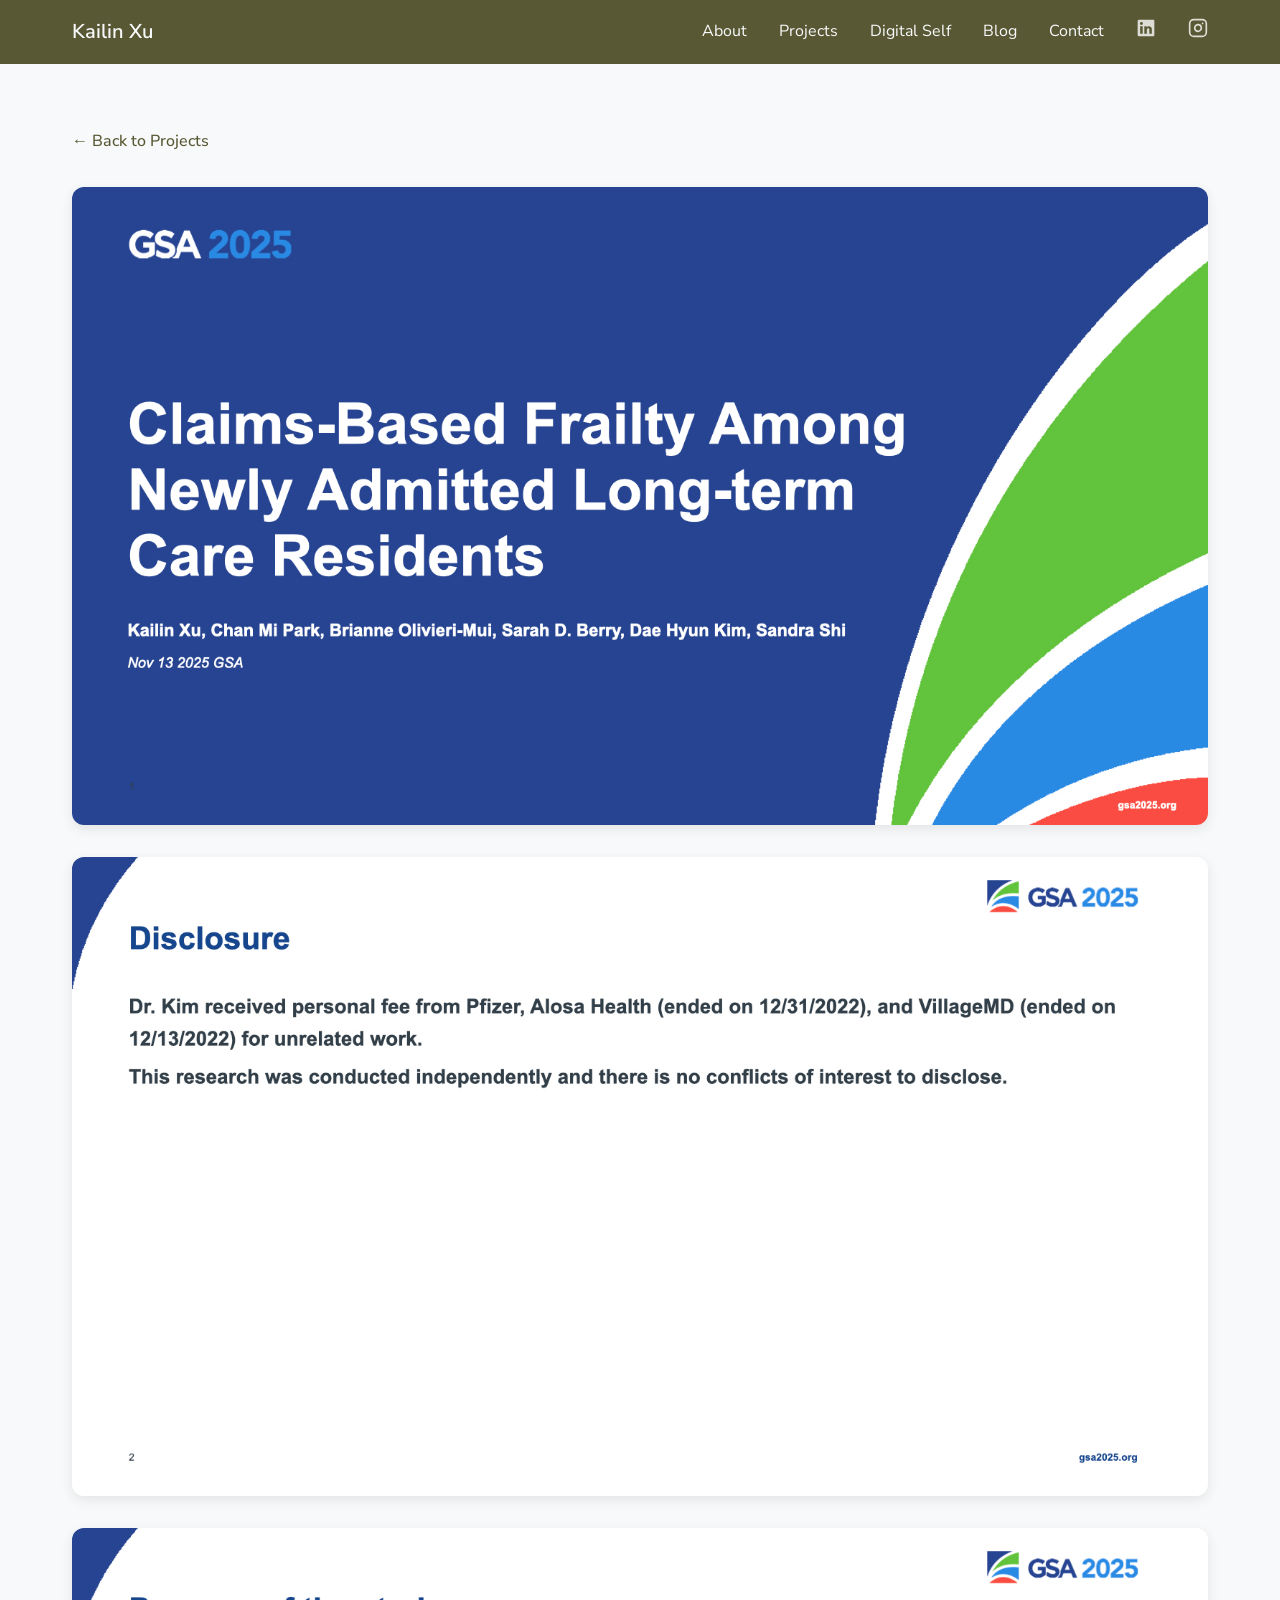
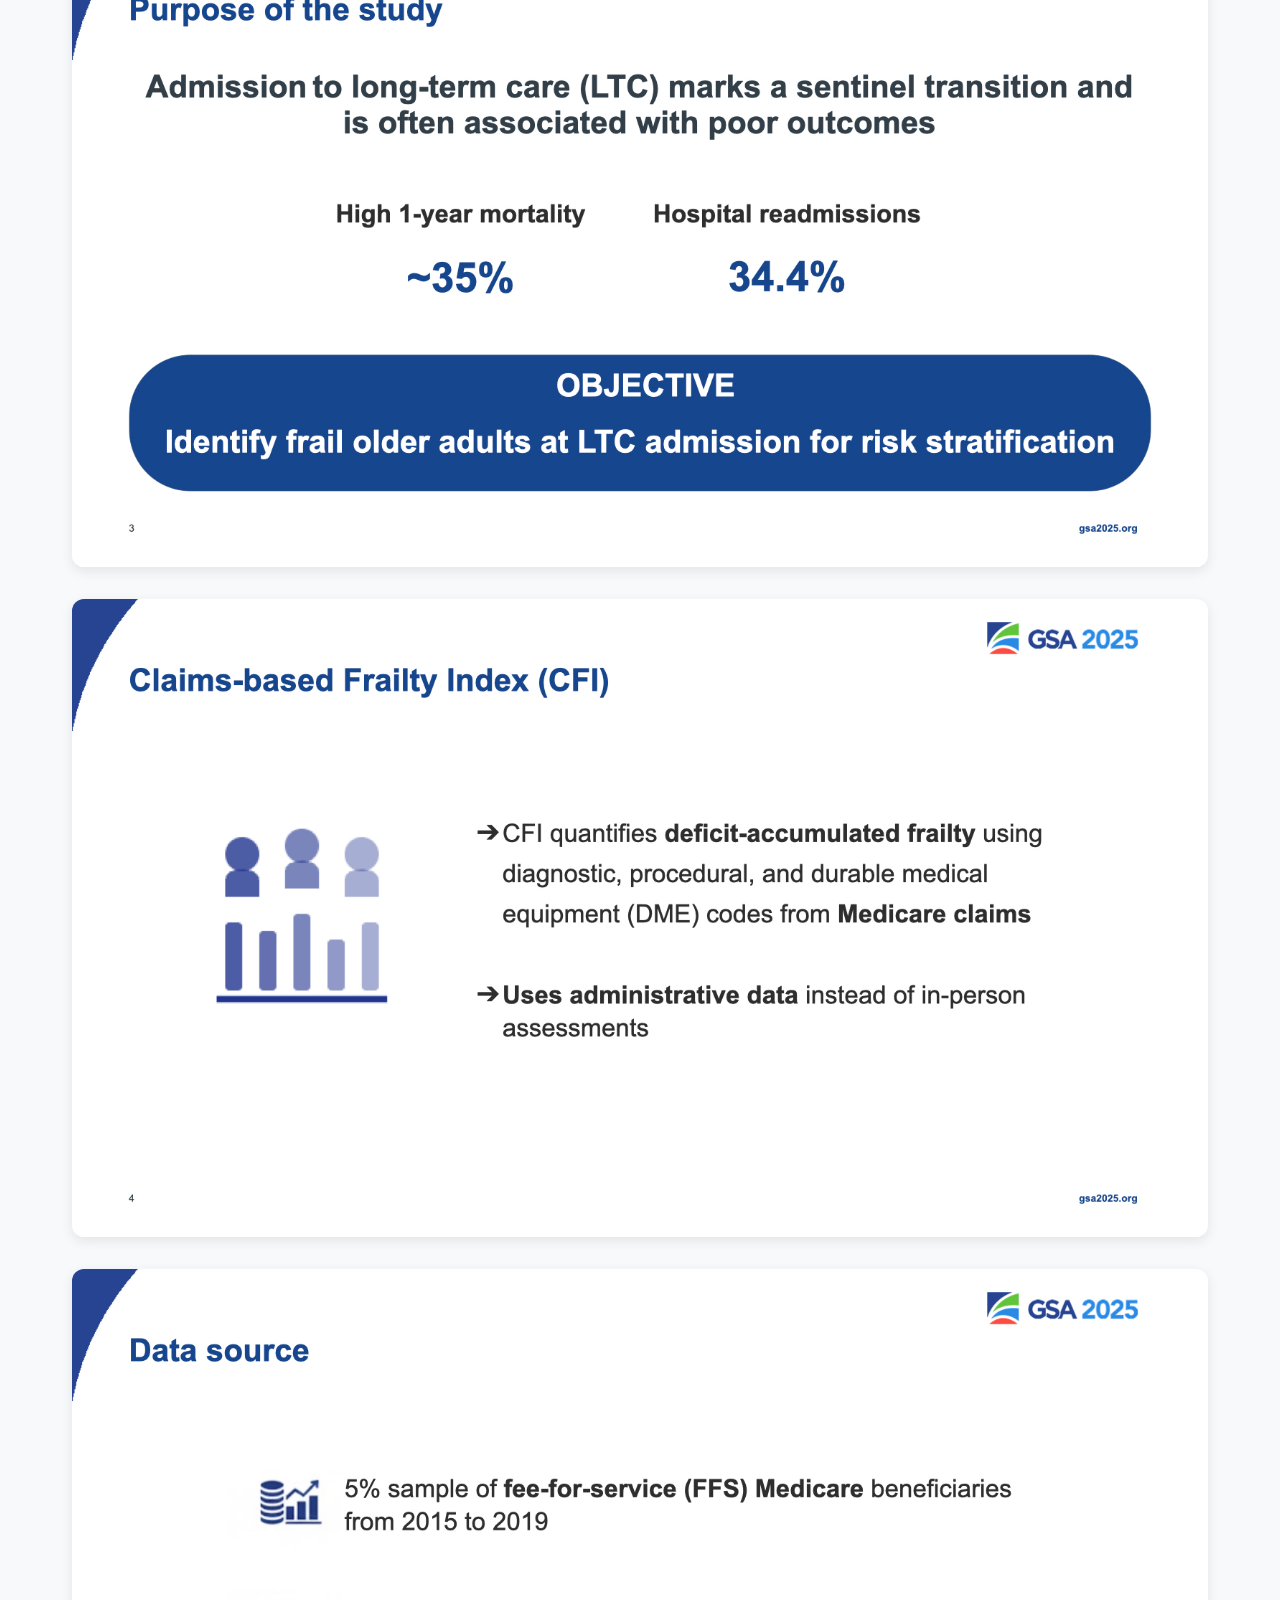
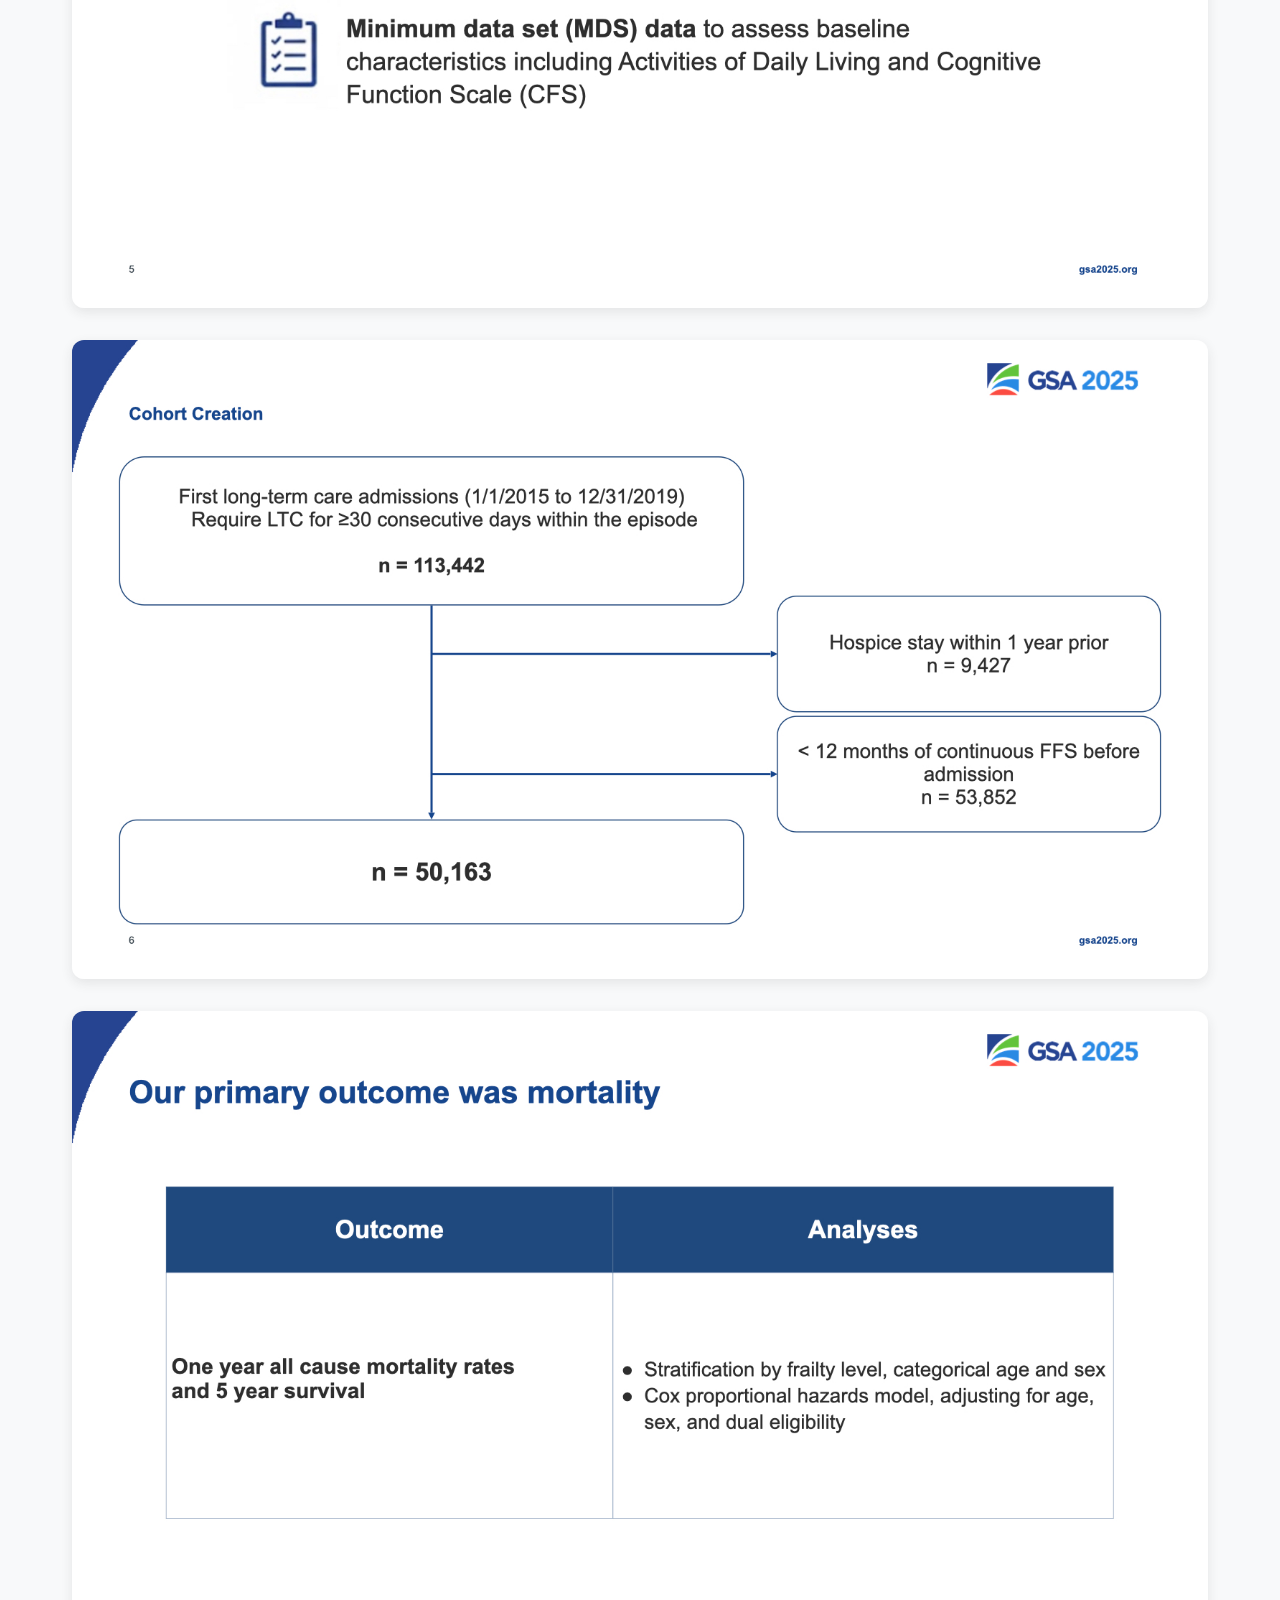
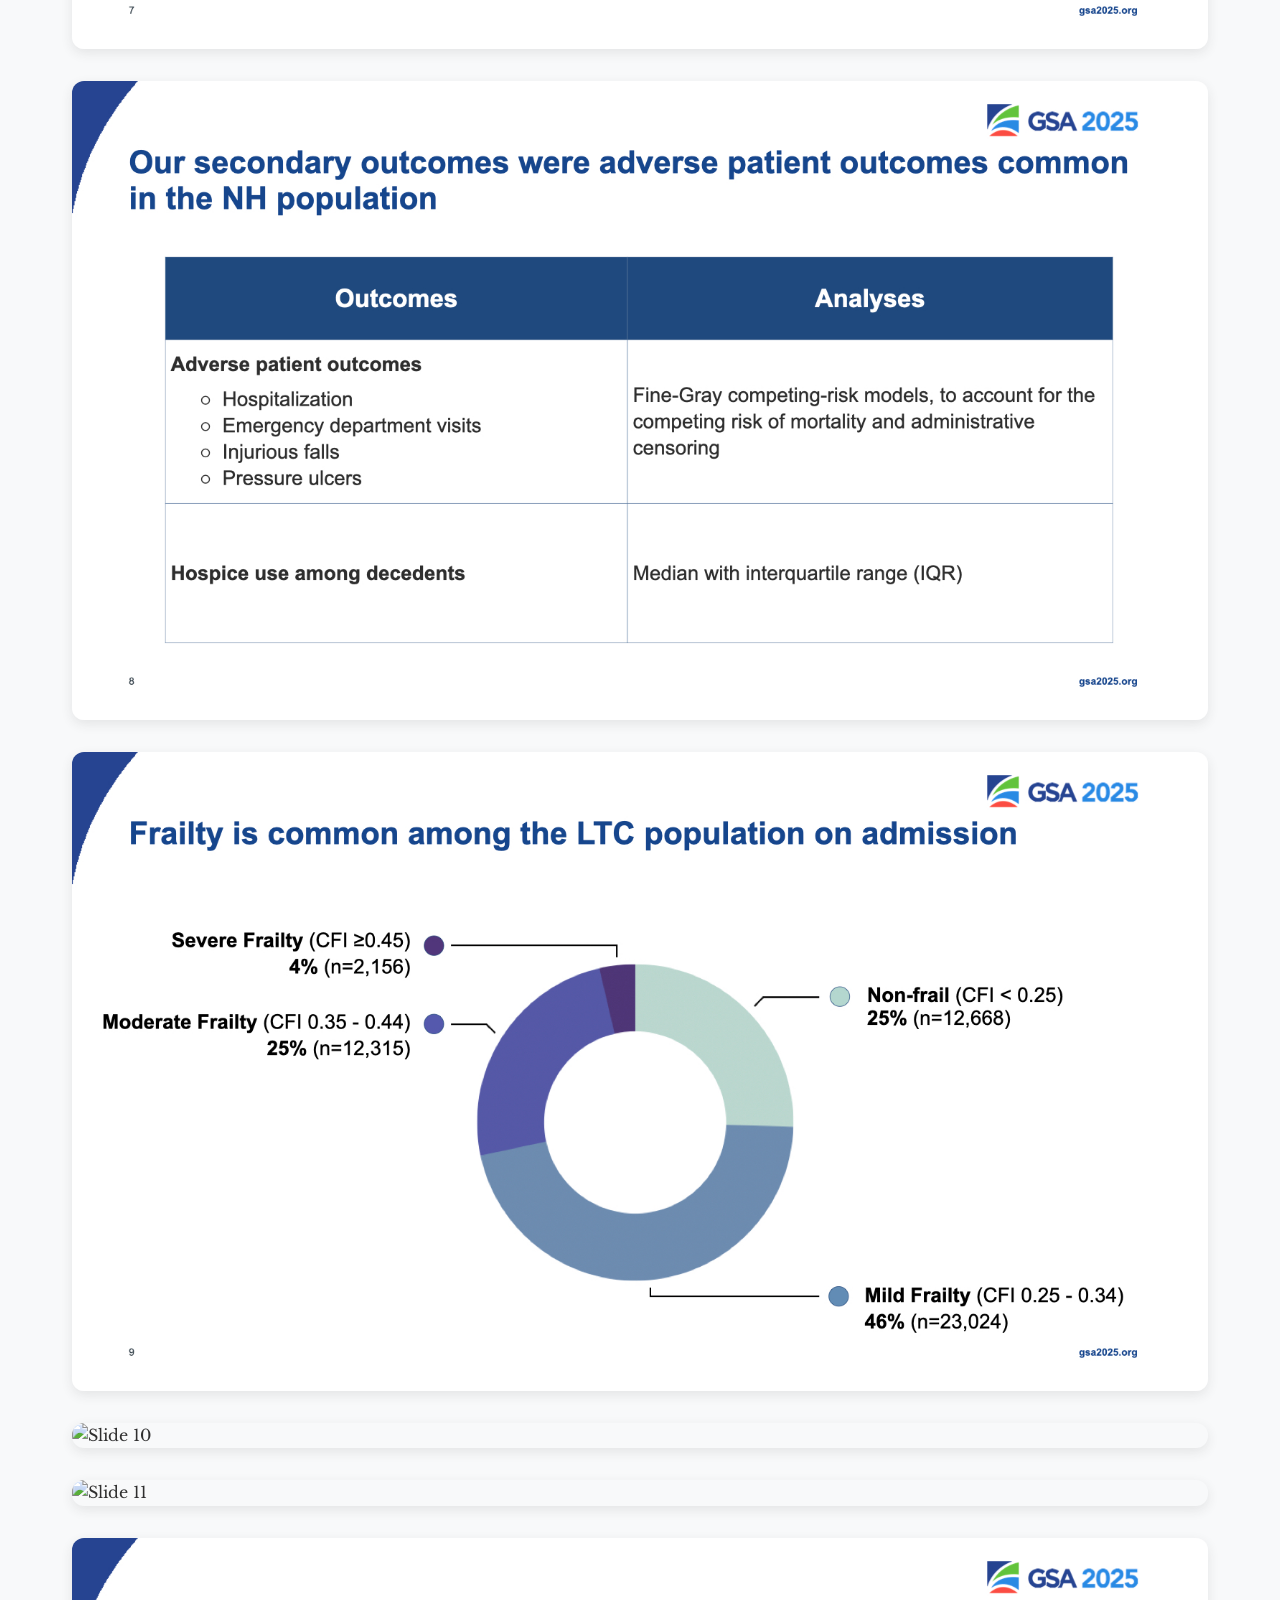
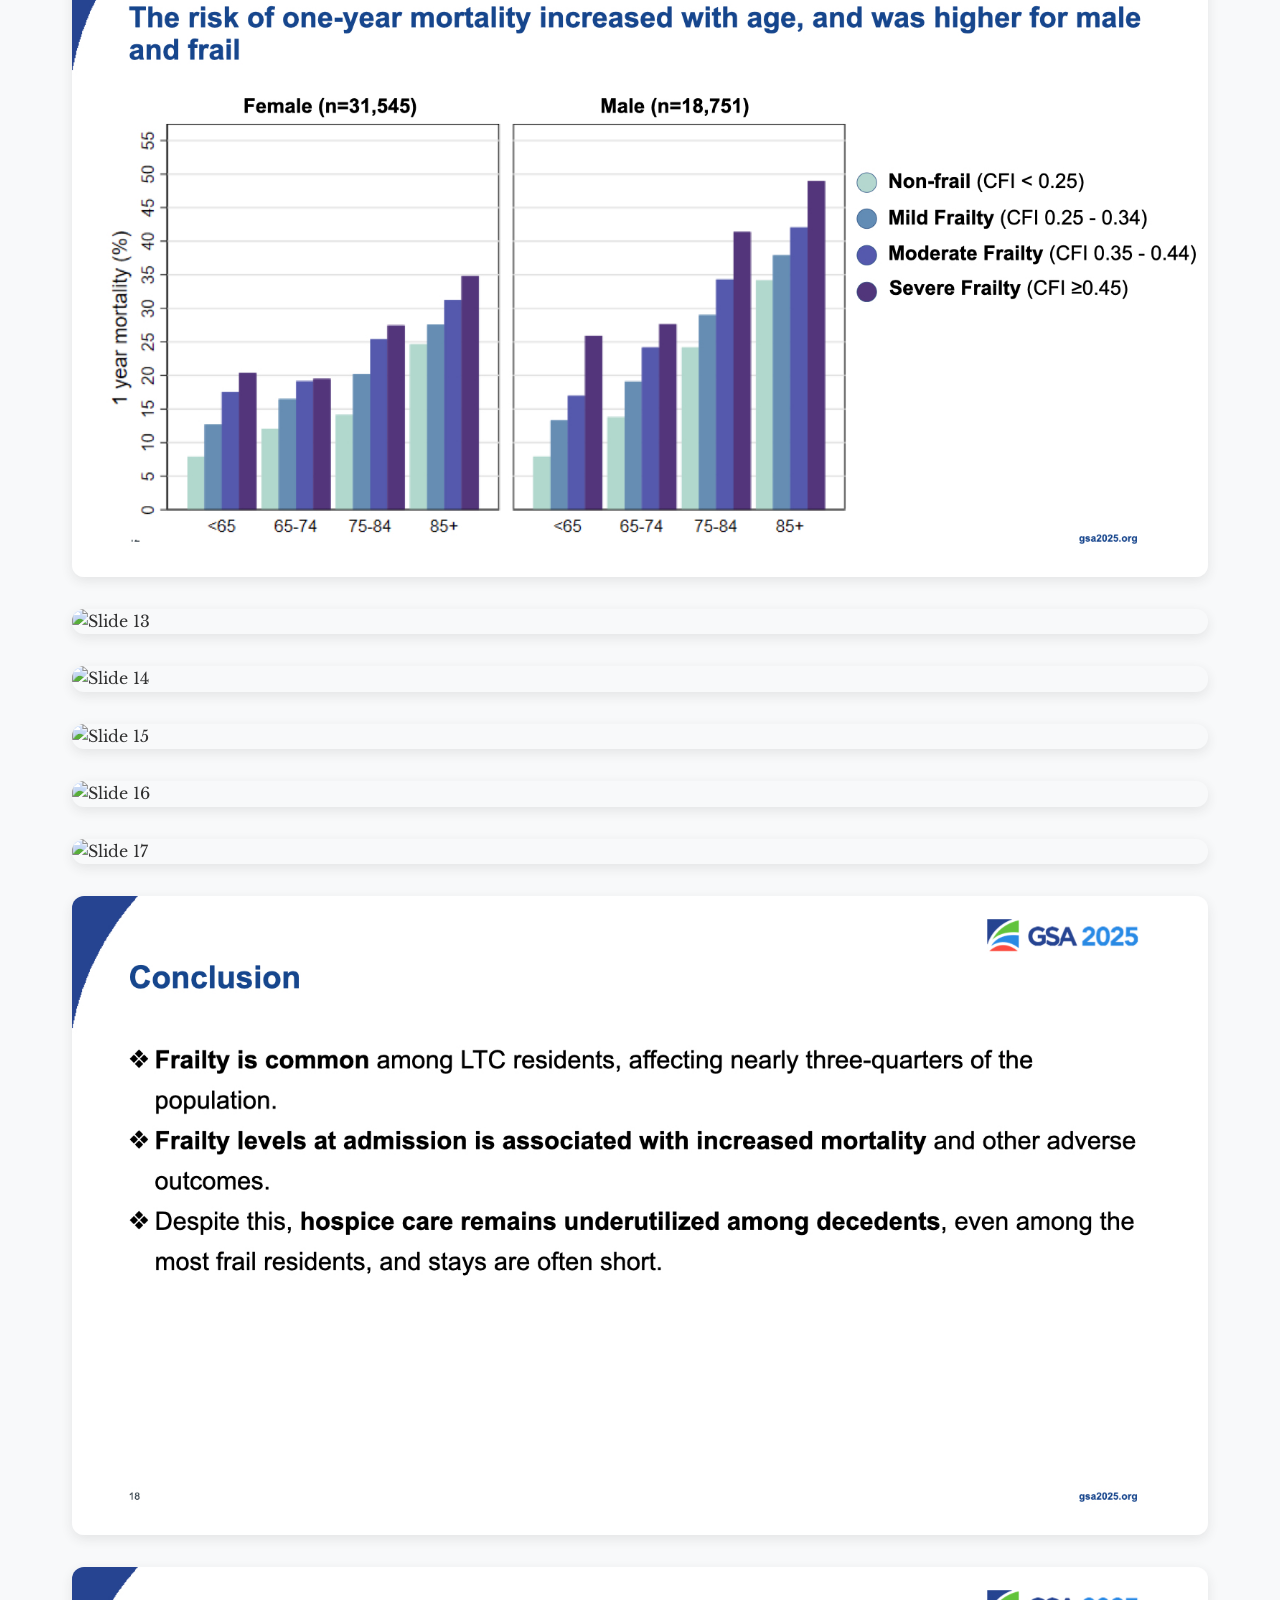
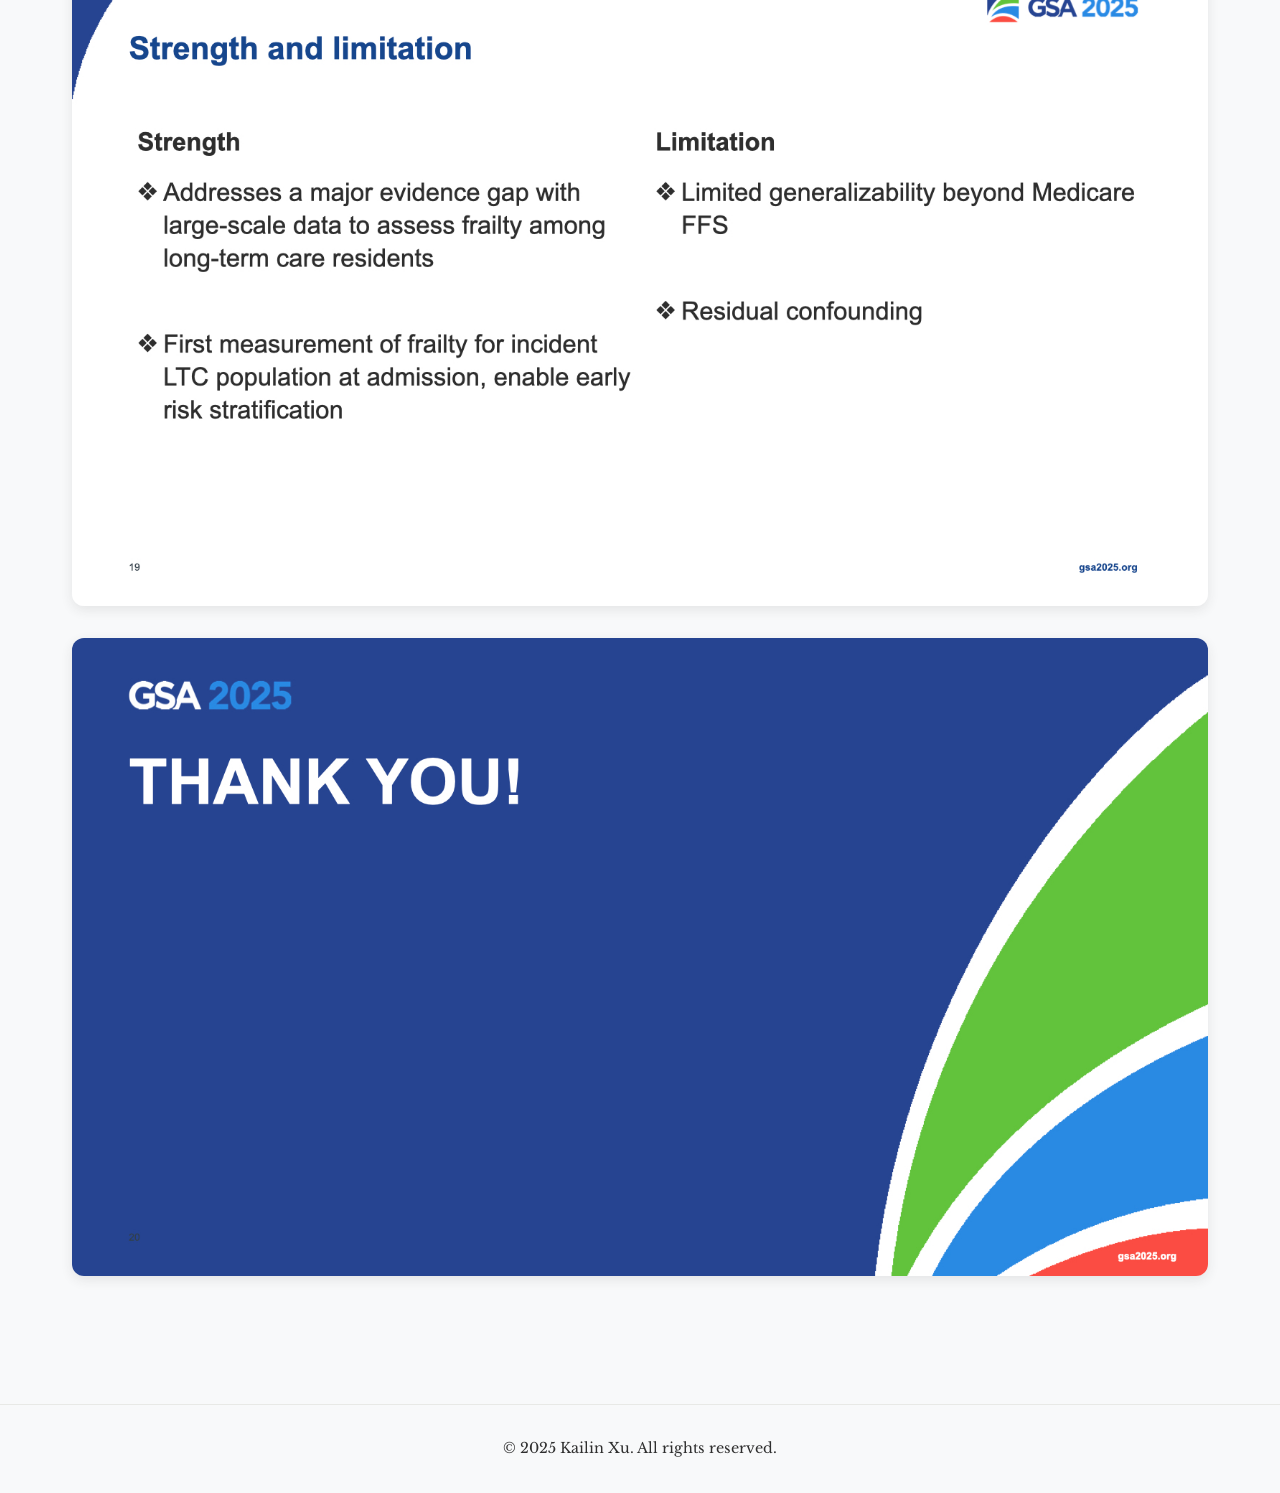
==== project-GSA.html @ 19178964 "initial commit" ====
<!DOCTYPE html>
<html lang="en">
<head>
    <meta charset="UTF-8">
    <meta name="viewport" content="width=device-width, initial-scale=1.0">
    <title>GSA 2025 LTC CFI - Kailin Xu</title>
    <link rel="stylesheet" href="styles.css">
    <link rel="preconnect" href="https://fonts.googleapis.com">
    <link rel="preconnect" href="https://fonts.gstatic.com" crossorigin>
    <link href="https://fonts.googleapis.com/css2?family=Nunito+Sans:wght@400;600;700&family=Libre+Baskerville:ital,wght@0,400;0,700;1,400&family=Crimson+Pro:ital,wght@0,400;0,600;1,400&display=swap" rel="stylesheet">
</head>
<body>
    <header>
        <div class="header-content">
            <div class="logo">Kailin Xu</div>
            <button class="hamburger" aria-label="Menu">
                <span class="hamburger-line"></span>
                <span class="hamburger-line"></span>
                <span class="hamburger-line"></span>
            </button>
            <nav class="nav-links">
                <a href="index.html#about">About</a>
                <a href="projects.html">Projects</a>
                <a href="digital-self.html">Digital Self</a>
                <a href="index.html#blog">Blog</a>
                <a href="index.html#contact">Contact</a>
                <a href="https://www.linkedin.com/in/kailin-xu-msc-512120191/" target="_blank" class="social-link">
                    <img src="assets/linkedin.svg" alt="LinkedIn">
                </a>
                <a href="https://instagram.com" target="_blank" class="social-link">
                    <img src="assets/instagram.svg" alt="Instagram">
                </a>
            </nav>
        </div>
    </header>

    <div class="main-content">
        <div class="project-detail">
            <a href="projects.html" class="back-link">← Back to Projects</a>
            
            <div class="project-images">
                <img src="assets/Projects/GSA2025_PPT_LTC_CFI/GSA2025_PPT_LTC_CFI.001.jpeg" alt="Slide 1" class="project-image-full">
                <img src="assets/Projects/GSA2025_PPT_LTC_CFI/GSA2025_PPT_LTC_CFI.002.jpeg" alt="Slide 2" class="project-image-full">
                <img src="assets/Projects/GSA2025_PPT_LTC_CFI/GSA2025_PPT_LTC_CFI.003.jpeg" alt="Slide 3" class="project-image-full">
                <img src="assets/Projects/GSA2025_PPT_LTC_CFI/GSA2025_PPT_LTC_CFI.004.jpeg" alt="Slide 4" class="project-image-full">
                <img src="assets/Projects/GSA2025_PPT_LTC_CFI/GSA2025_PPT_LTC_CFI.005.jpeg" alt="Slide 5" class="project-image-full">
                <img src="assets/Projects/GSA2025_PPT_LTC_CFI/GSA2025_PPT_LTC_CFI.006.jpeg" alt="Slide 6" class="project-image-full">
                <img src="assets/Projects/GSA2025_PPT_LTC_CFI/GSA2025_PPT_LTC_CFI.007.jpeg" alt="Slide 7" class="project-image-full">
                <img src="assets/Projects/GSA2025_PPT_LTC_CFI/GSA2025_PPT_LTC_CFI.008.jpeg" alt="Slide 8" class="project-image-full">
                <img src="assets/Projects/GSA2025_PPT_LTC_CFI/GSA2025_PPT_LTC_CFI.009.jpeg" alt="Slide 9" class="project-image-full">
                <img src="assets/Projects/GSA2025_PPT_LTC_CFI/GSA2025_PPT_LTC_CFI.010.PNG" alt="Slide 10" class="project-image-full">
                <img src="assets/Projects/GSA2025_PPT_LTC_CFI/GSA2025_PPT_LTC_CFI.011.PNG" alt="Slide 11" class="project-image-full">
                <img src="assets/Projects/GSA2025_PPT_LTC_CFI/GSA2025_PPT_LTC_CFI.012.jpeg" alt="Slide 12" class="project-image-full">
                <img src="assets/Projects/GSA2025_PPT_LTC_CFI/GSA2025_PPT_LTC_CFI.013.PNG" alt="Slide 13" class="project-image-full">
                <img src="assets/Projects/GSA2025_PPT_LTC_CFI/GSA2025_PPT_LTC_CFI.014.PNG" alt="Slide 14" class="project-image-full">
                <img src="assets/Projects/GSA2025_PPT_LTC_CFI/GSA2025_PPT_LTC_CFI.015.PNG" alt="Slide 15" class="project-image-full">
                <img src="assets/Projects/GSA2025_PPT_LTC_CFI/GSA2025_PPT_LTC_CFI.016.PNG" alt="Slide 16" class="project-image-full">
                <img src="assets/Projects/GSA2025_PPT_LTC_CFI/GSA2025_PPT_LTC_CFI.017.PNG" alt="Slide 17" class="project-image-full">
                <img src="assets/Projects/GSA2025_PPT_LTC_CFI/GSA2025_PPT_LTC_CFI.018.jpeg" alt="Slide 18" class="project-image-full">
                <img src="assets/Projects/GSA2025_PPT_LTC_CFI/GSA2025_PPT_LTC_CFI.019.jpeg" alt="Slide 19" class="project-image-full">
                <img src="assets/Projects/GSA2025_PPT_LTC_CFI/GSA2025_PPT_LTC_CFI.020.jpeg" alt="Slide 20" class="project-image-full">
            </div>
        </div>
    </div>

    <footer>
        <p>&copy; 2025 Kailin Xu. All rights reserved.</p>
    </footer>

    <script>
        // Mobile menu toggle
        const hamburger = document.querySelector('.hamburger');
        const navLinks = document.querySelector('.nav-links');
        
        hamburger.addEventListener('click', () => {
            hamburger.classList.toggle('active');
            navLinks.classList.toggle('active');
        });

        // Close mobile menu when clicking a link
        document.querySelectorAll('.nav-links a').forEach(link => {
            link.addEventListener('click', () => {
                hamburger.classList.remove('active');
                navLinks.classList.remove('active');
            });
        });
    </script>
</body>
</html>
---- styles.css ----
/* Reset and base styles */
* {
    margin: 0;
    padding: 0;
    box-sizing: border-box;
}

body {
    font-family: 'Libre Baskerville', serif;
    line-height: 1.6;
    color: #2F2F2F;
    background-color: #f8f9fa;
    margin: 0;
    padding: 0;
}

/* Header and Navigation */
header {
    background-color: #585834;
    padding: 1rem 0;
    width: 100%;
}

.header-content {
    max-width: 1200px;
    margin: 0 auto;
    padding: 0 2rem;
    display: flex;
    justify-content: space-between;
    align-items: center;
}

.logo {
    font-family: 'Nunito Sans', sans-serif;
    font-size: 1.25rem;
    font-weight: 600;
    color: #f8f9fa;
}

.nav-links {
    display: flex;
    gap: 2rem;
    align-items: center;
}

.nav-links a {
    text-decoration: none;
    color: #f8f9fa;
    font-weight: 400;
    font-family: 'Nunito Sans', sans-serif;
    transition: color 0.3s ease;
}

.nav-links a:hover {
    color: #a1a160;
}

.social-link {
    opacity: 0.8;
    transition: opacity 0.3s ease;
}

.social-link:hover {
    opacity: 1;
}

.social-link img {
    width: 20px;
    height: 20px;
    filter: brightness(0) invert(1); /* Make icons white on olive background */
}

/* Main Content */
.main-content {
    max-width: 1200px;
    margin: 0 auto;
    padding: 0 2rem;
    display: flex;
    flex-direction: column;
    align-items: center;
}

/* Hero Section */
.hero {
    padding: 6rem 0;
    width: 100%;
}

.hero-content {
    display: flex;
    justify-content: center;
    align-items: center;
    gap: 4rem;
    max-width: 1200px;
    margin: 0 auto;
}

.titles {
    flex: 1;
    text-align: center;
}

.titles h1, .titles h2 {
    margin-bottom: 1rem;
    font-family: 'Nunito Sans', sans-serif;
    font-weight: 600;
}

.titles h1 {
    font-size: 2.5rem;
    color: #585834;
}

.titles h2 {
    font-size: 2rem;
    color: #7A94A8;
}

.hero-statement h1, .hero-statement h2 {
    margin-bottom: 1rem;
    font-family: 'Nunito Sans', sans-serif;
    font-weight: 600;
    text-align: left;
}

.hero-statement h1 {
    font-size: 2.5rem;
    color: #585834;
}

.hero-statement h2 {
    font-size: 2rem;
    color: #7A94A8;
}

.hero-image {
    flex-shrink: 0;
}

.hero-statement {
    flex: 1;
    text-align: left;
}

.profile-image {
    width: 100%;
    max-width: 300px;
    height: auto;
    border-radius: 20px;
    display: block;
}

/* One-liner Section */
.one-liner {
    flex: 1;
    font-size: 3.5rem;
    line-height: 1.2;
    font-weight: 400;
    font-family: 'Nunito Sans', sans-serif;
    color: #585834;
    text-align: left;
    margin: 0;
}

.name-italic {
    font-family: 'Crimson Pro', serif;
    font-style: italic;
    color: #7A94A8;
}

/* About Section */
.about {
    padding: 4rem 0;
    width: 100%;
    display: flex;
    flex-direction: column;
    align-items: center;
}

.about h2 {
    font-size: 2rem;
    margin-bottom: 2rem;
    font-weight: 600;
    font-family: 'Nunito Sans', sans-serif;
    color: #585834;
    text-align: center;
}

.about-content {
    max-width: 800px;
    text-align: center;
}

.about-content p {
    margin-bottom: 1.5rem;
    font-size: 1.1rem;
    color: #2F2F2F;
}

.education {
    margin-top: 3rem;
    text-align: center;
    width: 100%;
}

.education ul {
    list-style: none;
    margin-top: 1rem;
}

.education li {
    font-size: 1.1rem;
    margin-bottom: 0.5rem;
    color: #2F2F2F;
}

.education h2 {
    font-family: 'Nunito Sans', sans-serif;
    color: #585834;
}

/* Projects Section */
.projects {
    padding: 4rem 0;
    width: 100%;
    display: flex;
    flex-direction: column;
    align-items: center;
}

.projects h2 {
    font-size: 2rem;
    margin-bottom: 3rem;
    font-weight: 600;
    font-family: 'Nunito Sans', sans-serif;
    color: #585834;
    text-align: center;
}

.projects-grid {
    width: 100%;
    max-width: 1000px;
    display: flex;
    flex-direction: column;
    gap: 3rem;
}

.project-card {
    display: flex;
    gap: 2rem;
    align-items: flex-start;
    padding: 2rem;
    background-color: rgba(248, 249, 250, 0.8);
    border-radius: 12px;
    border: 1px solid rgba(88, 88, 52, 0.1);
    transition: transform 0.3s ease, box-shadow 0.3s ease;
}

.project-card:hover {
    transform: translateY(-4px);
    box-shadow: 0 8px 24px rgba(47, 47, 47, 0.1);
}

.project-image {
    flex-shrink: 0;
    width: 200px;
    height: 200px;
    border-radius: 8px;
    overflow: hidden;
    background-color: rgba(88, 88, 52, 0.1);
}

.project-img {
    width: 100%;
    height: 100%;
    object-fit: cover;
}

.project-content {
    flex: 1;
    display: flex;
    flex-direction: column;
    gap: 1rem;
    justify-content: center;
}

.project-description {
    font-size: 1rem;
    color: #2F2F2F;
    line-height: 1.6;
    margin: 0;
}

.project-tags {
    display: flex;
    flex-wrap: wrap;
    gap: 0.5rem;
    margin-top: 0.5rem;
}

.project-tag {
    display: inline-block;
    padding: 0.4rem 0.8rem;
    background-color: rgba(88, 88, 52, 0.1);
    color: #585834;
    border-radius: 20px;
    font-size: 0.875rem;
    font-family: 'Nunito Sans', sans-serif;
    font-weight: 500;
    border: 1px solid rgba(88, 88, 52, 0.2);
    transition: all 0.3s ease;
}

.project-tag:hover {
    background-color: rgba(88, 88, 52, 0.2);
    border-color: #585834;
}

/* Responsive adjustments for projects */
@media (max-width: 768px) {
    .project-card {
        flex-direction: column;
        padding: 1.5rem;
    }

    .project-image {
        width: 100%;
        height: 250px;
    }


    .projects-grid {
        gap: 2rem;
    }
}

/* Hamburger Menu */
.hamburger {
    display: none;
    background: none;
    border: none;
    cursor: pointer;
    padding: 0;
    width: 30px;
    height: 24px;
    position: relative;
    z-index: 100;
}

.hamburger-line {
    display: block;
    width: 100%;
    height: 2px;
    background-color: #f8f9fa;
    margin: 6px 0;
    transition: transform 0.3s ease-in-out, opacity 0.3s ease-in-out;
}

.hamburger.active .hamburger-line:nth-child(1) {
    transform: translateY(8px) rotate(45deg);
}

.hamburger.active .hamburger-line:nth-child(2) {
    opacity: 0;
}

.hamburger.active .hamburger-line:nth-child(3) {
    transform: translateY(-8px) rotate(-45deg);
}

/* Responsive Design */
@media (max-width: 768px) {
    .hamburger {
        display: block;
    }

    .nav-links {
        position: fixed;
        top: 0;
        right: -100%;
        width: 70%;
        height: 100vh;
        background-color: #585834;
        padding: 80px 20px 20px;
        display: flex;
        flex-direction: column;
        align-items: center;
        gap: 2rem;
        transition: right 0.3s ease-in-out;
        z-index: 90;
    }

    .nav-links.active {
        right: 0;
    }

    .nav-links a {
        font-size: 1.2rem;
    }

    .social-link {
        margin-top: 1rem;
    }

    .hero-content {
        flex-direction: column;
        text-align: center;
    }


    .titles h1 {
        font-size: 2rem;
    }

    .titles h2 {
        font-size: 1.5rem;
    }

    .one-liner {
        font-size: 2rem;
        text-align: center;
    }
}

/* Add overlay when mobile menu is active */
@media (max-width: 768px) {
    .nav-links.active::before {
        content: '';
        position: fixed;
        top: 0;
        left: 0;
        width: 100%;
        height: 100%;
        background-color: rgba(47, 47, 47, 0.4);
        z-index: -1;
    }
    
    .nav-links a {
        color: #f8f9fa;
    }
    
    .nav-links a:hover {
        color: #a1a160;
    }
} 

.project-card-link {
    text-decoration: none;
    color: inherit;
    display: block;
}

.project-card-link:hover .project-card {
    transform: translateY(-4px);
    box-shadow: 0 8px 24px rgba(47, 47, 47, 0.15);
} 

/* Project Detail Page */
.project-detail {
    padding: 4rem 0;
    width: 100%;
    max-width: 1200px;
}

.back-link {
    display: inline-block;
    margin-bottom: 2rem;
    color: #585834;
    text-decoration: none;
    font-family: 'Nunito Sans', sans-serif;
    font-weight: 500;
    transition: color 0.3s ease;
}

.back-link:hover {
    color: #a1a160;
}

.project-images {
    display: flex;
    flex-direction: column;
    gap: 2rem;
    width: 100%;
}

.project-image-full {
    width: 100%;
    height: auto;
    border-radius: 12px;
    box-shadow: 0 4px 12px rgba(47, 47, 47, 0.1);
    display: block;
}

/* Responsive adjustments for project detail */
@media (max-width: 768px) {
    .project-images {
        gap: 1.5rem;
    }
    
    .project-image-full {
        border-radius: 8px;
    }
}

/* Footer */
footer {
    text-align: center;
    padding: 2rem 0;
    margin-top: 4rem;
    border-top: 1px solid rgba(88, 88, 52, 0.1);
    color: #2F2F2F;
    font-family: 'Libre Baskerville', serif;
    font-size: 0.9rem;
}
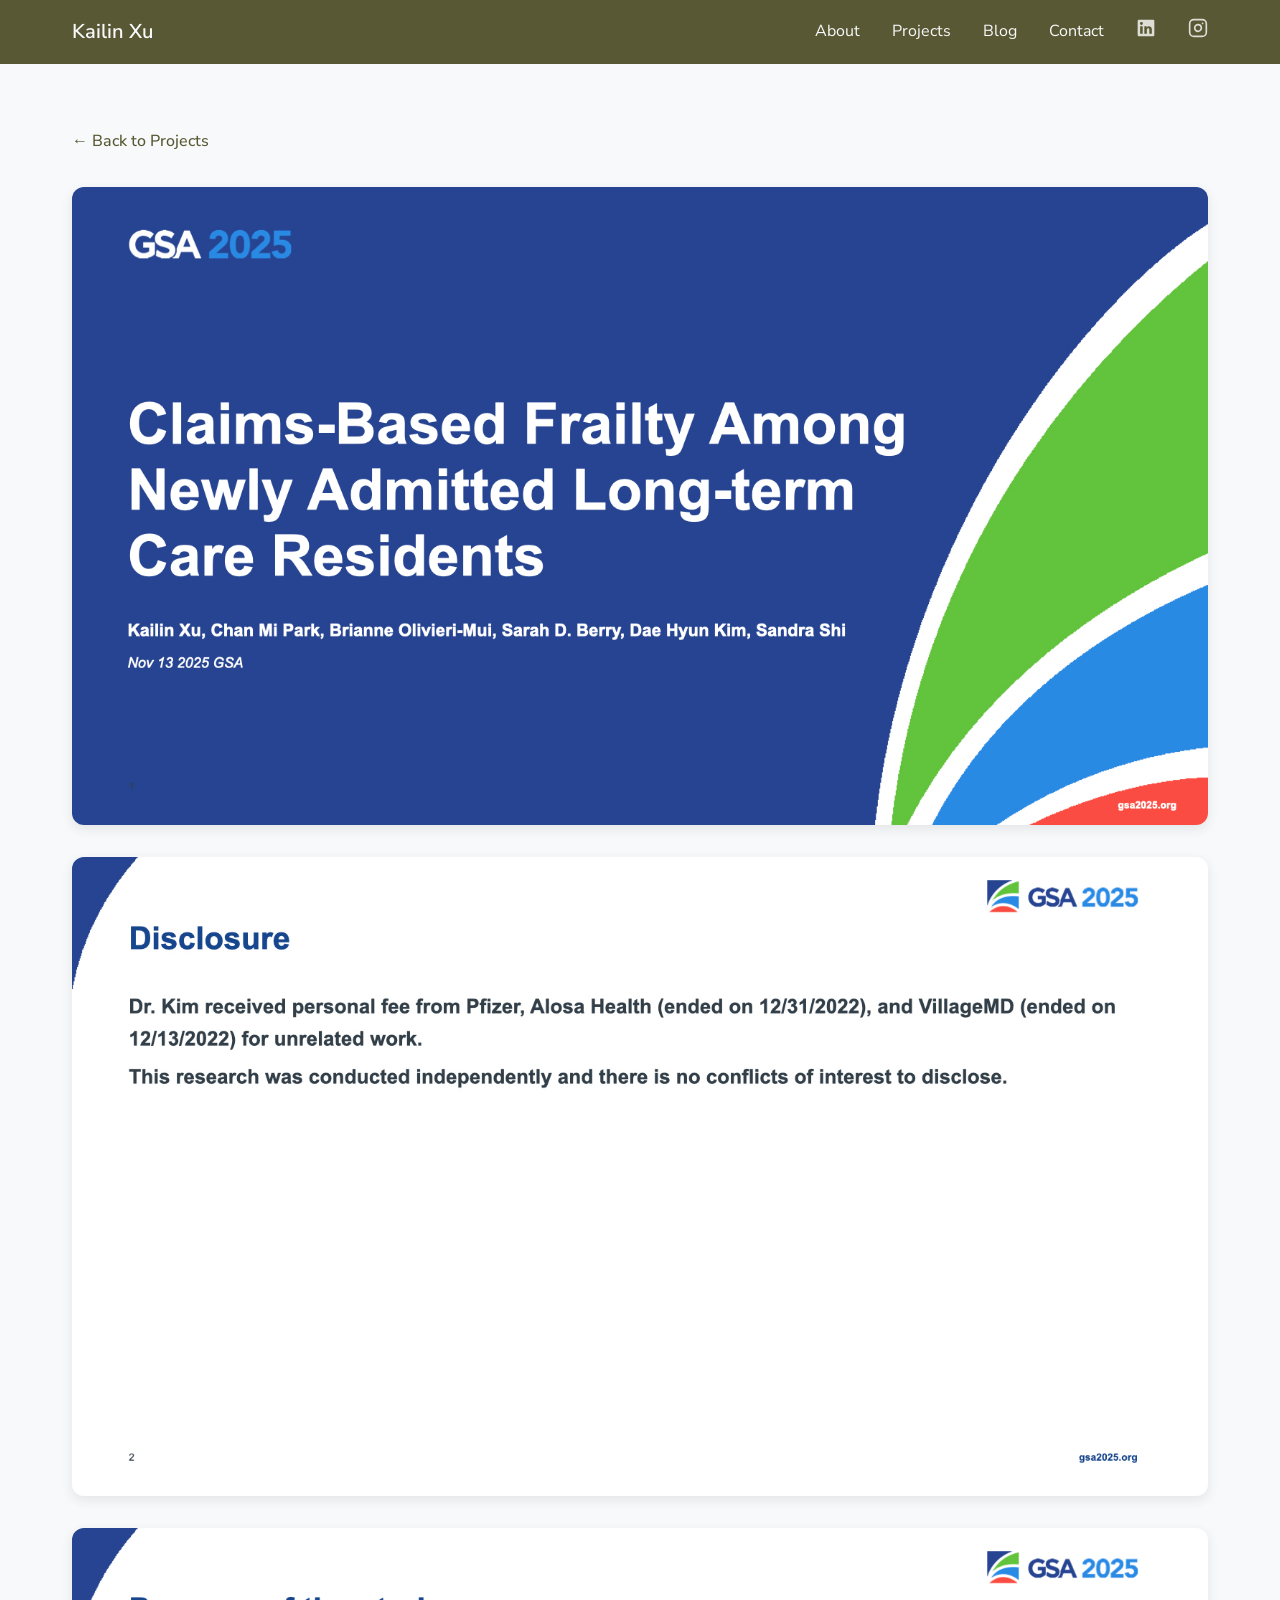
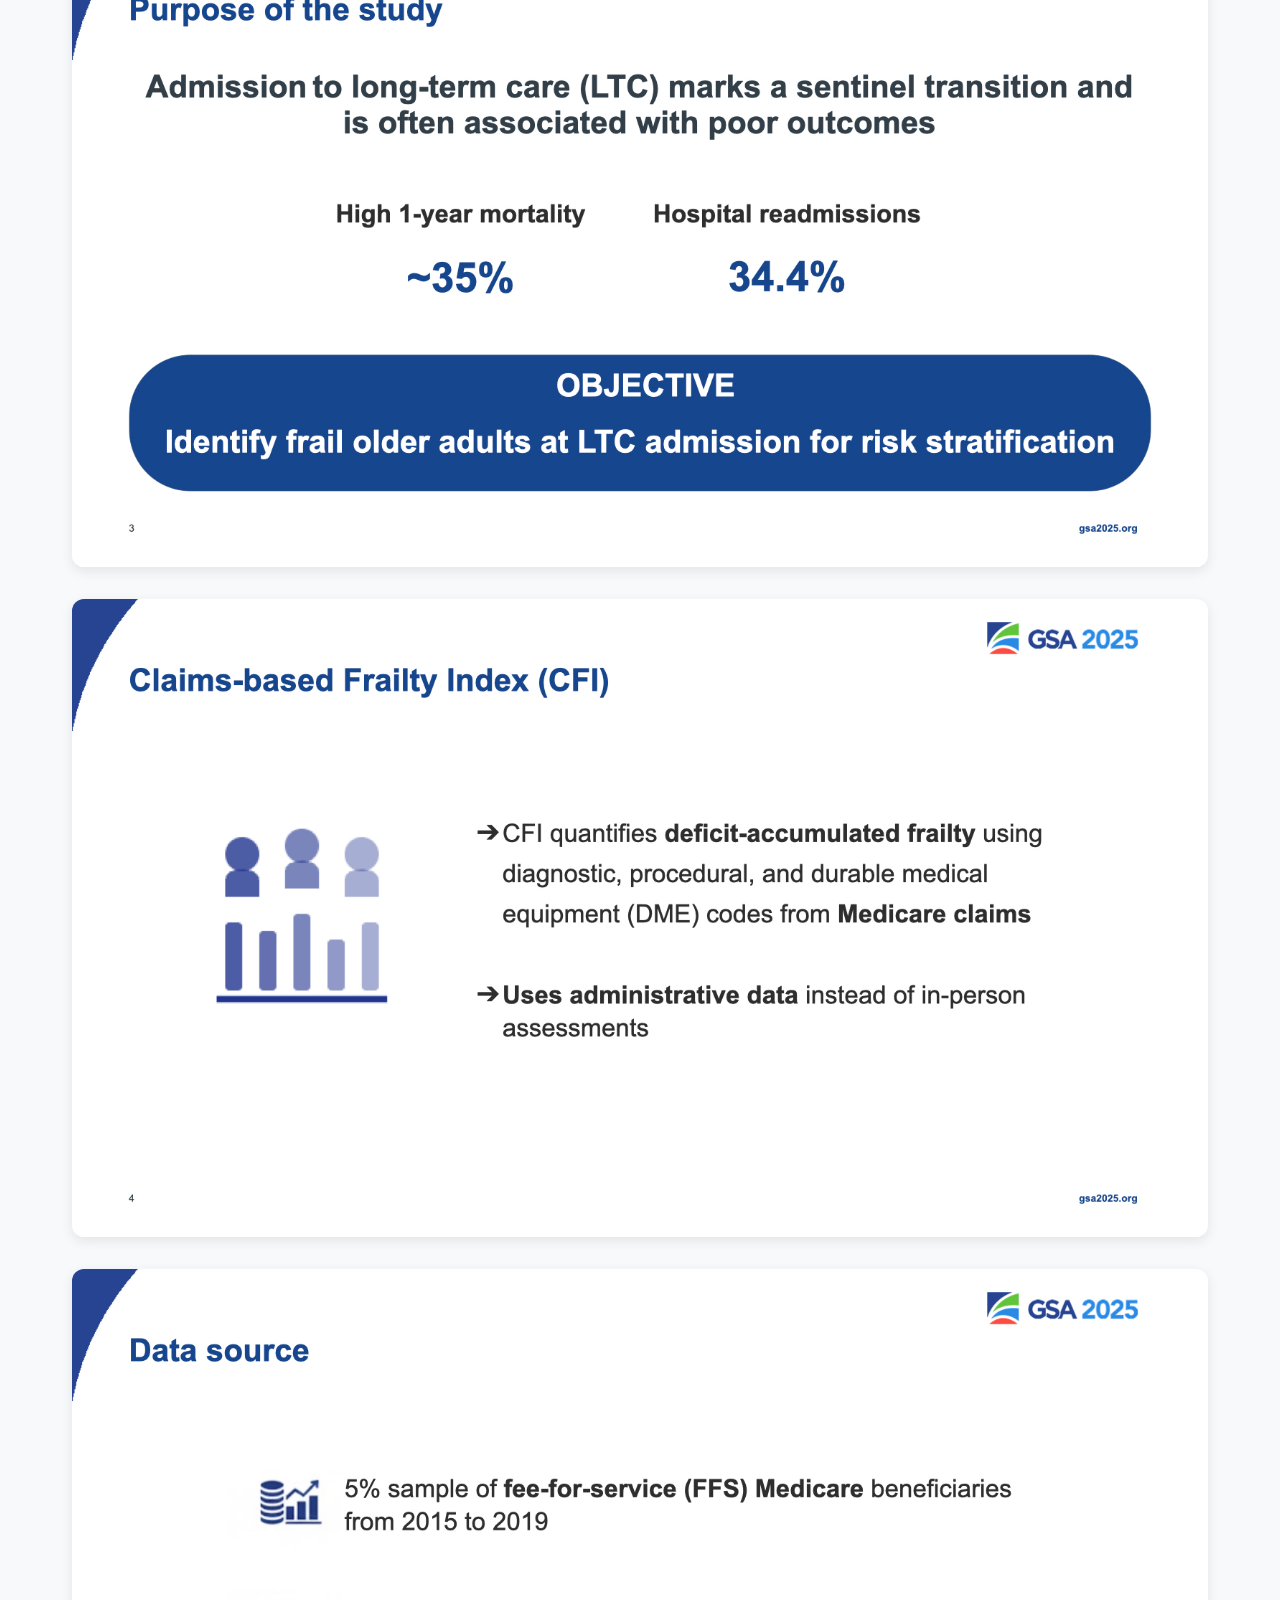
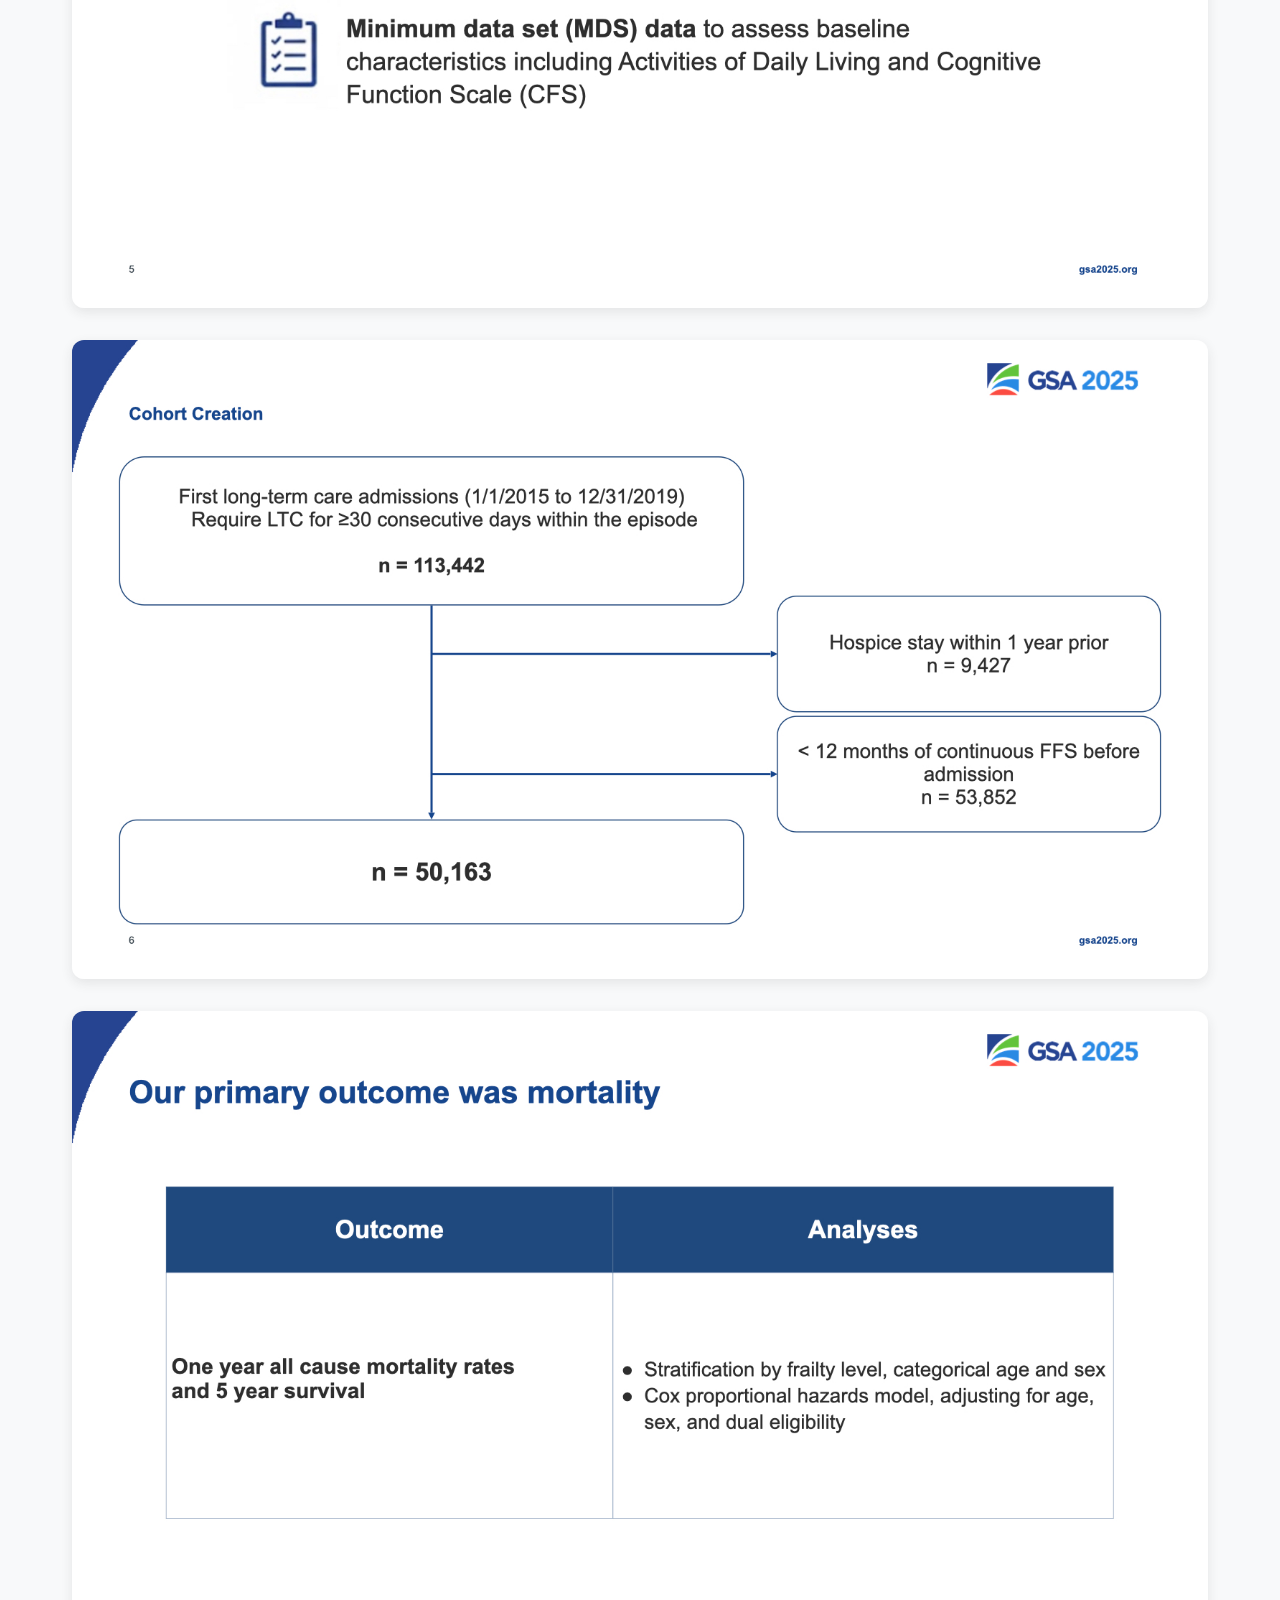
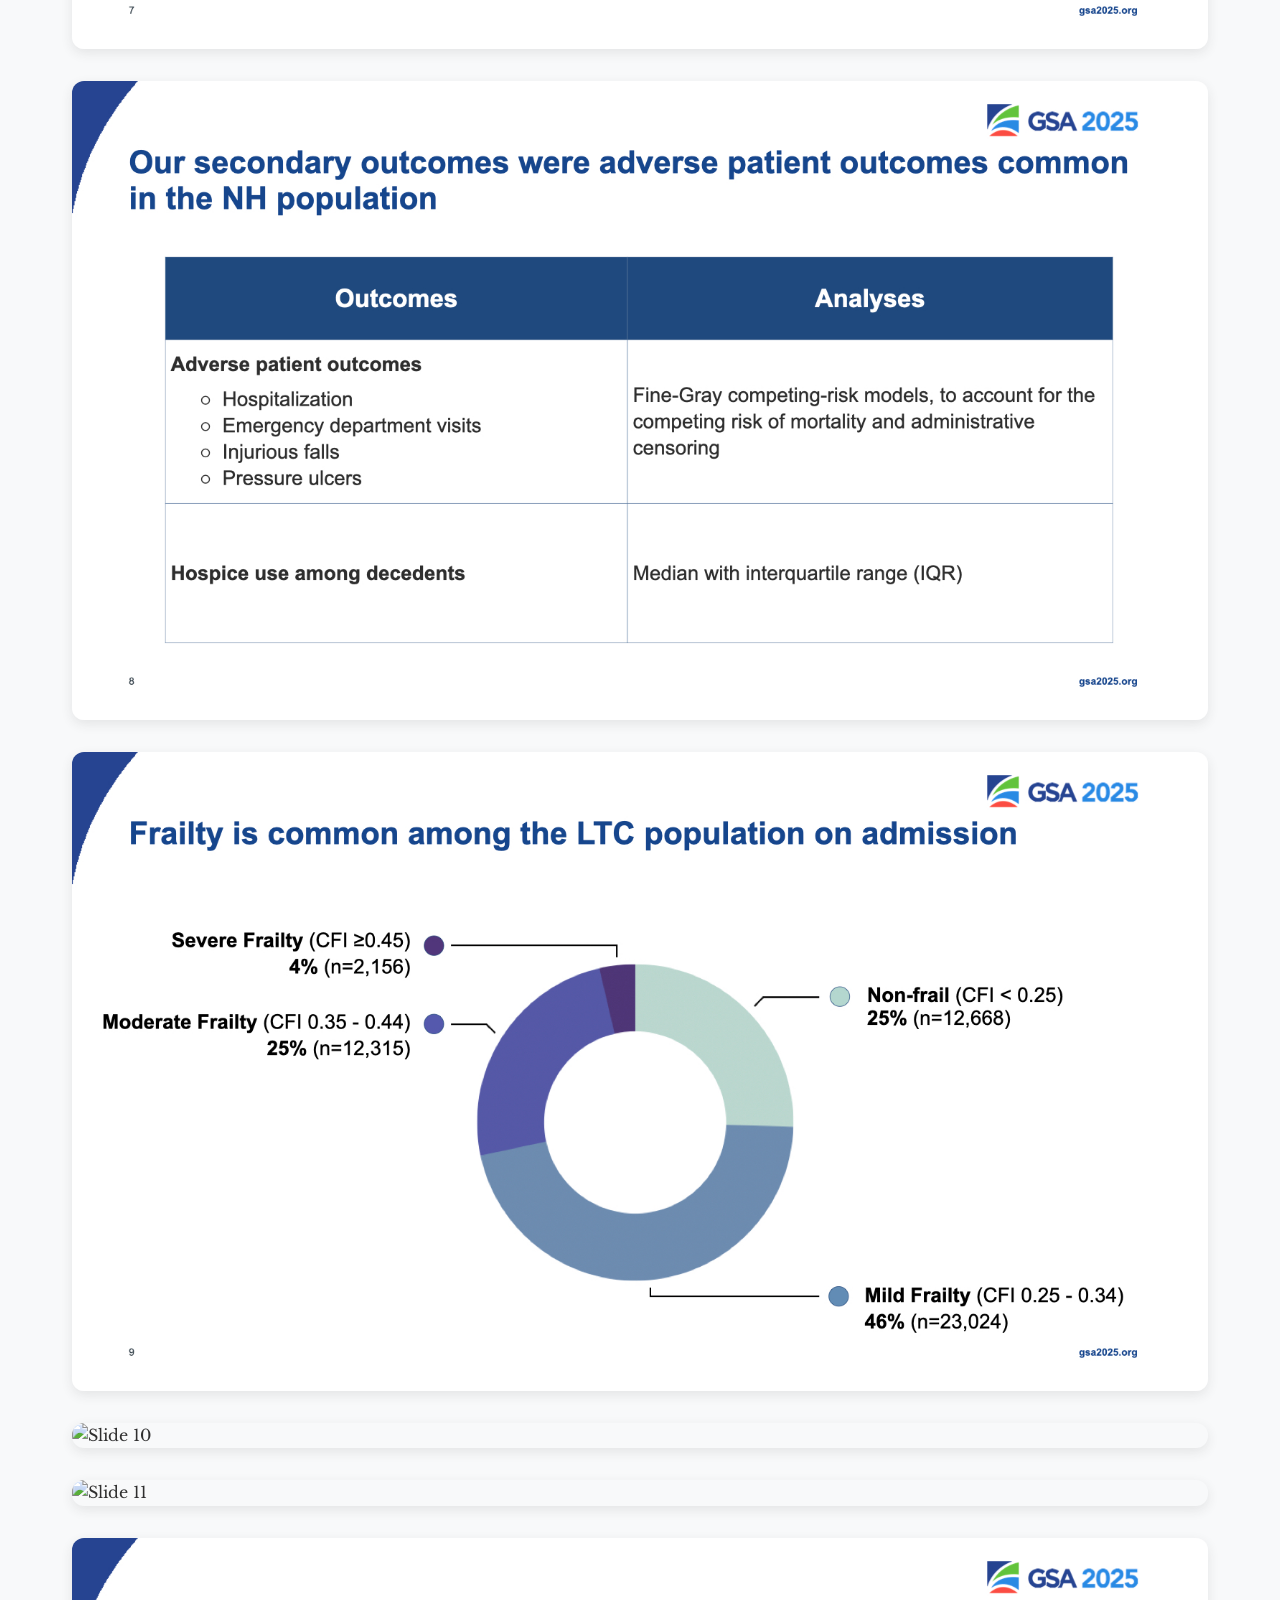
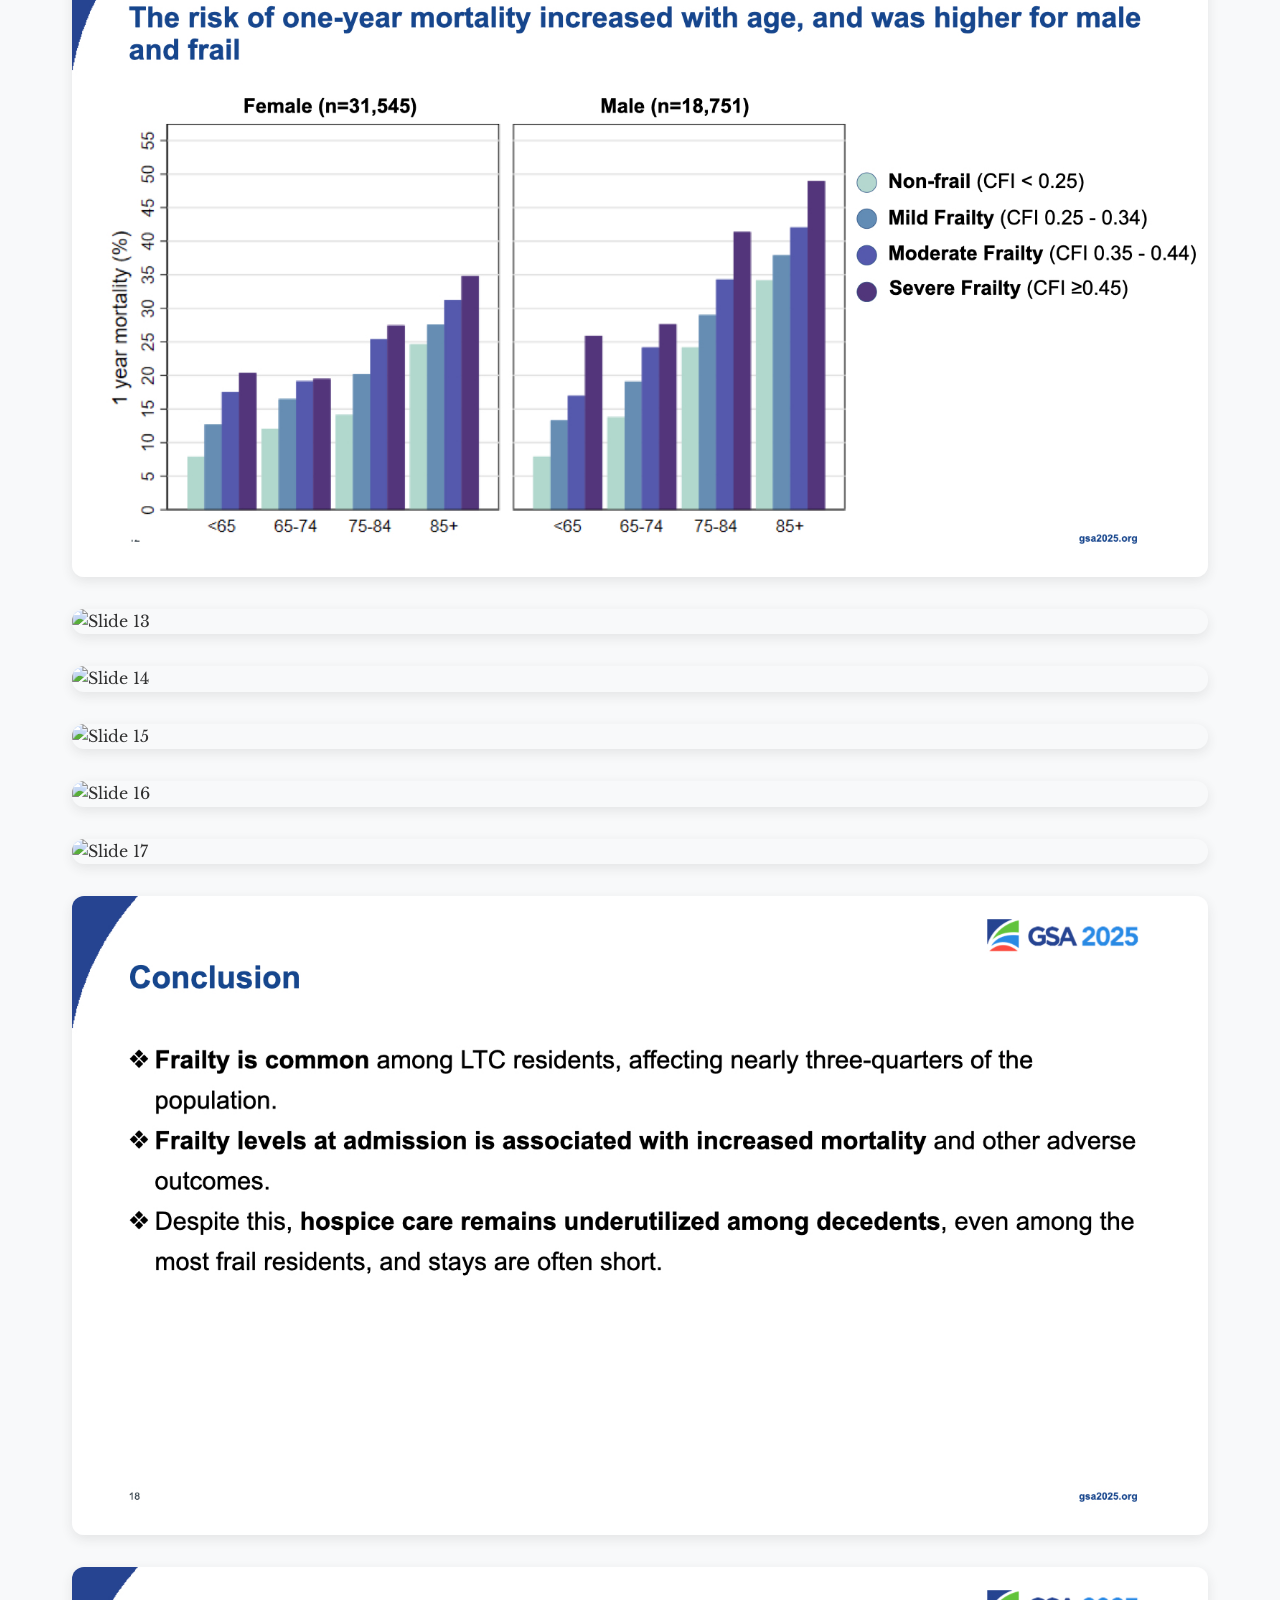
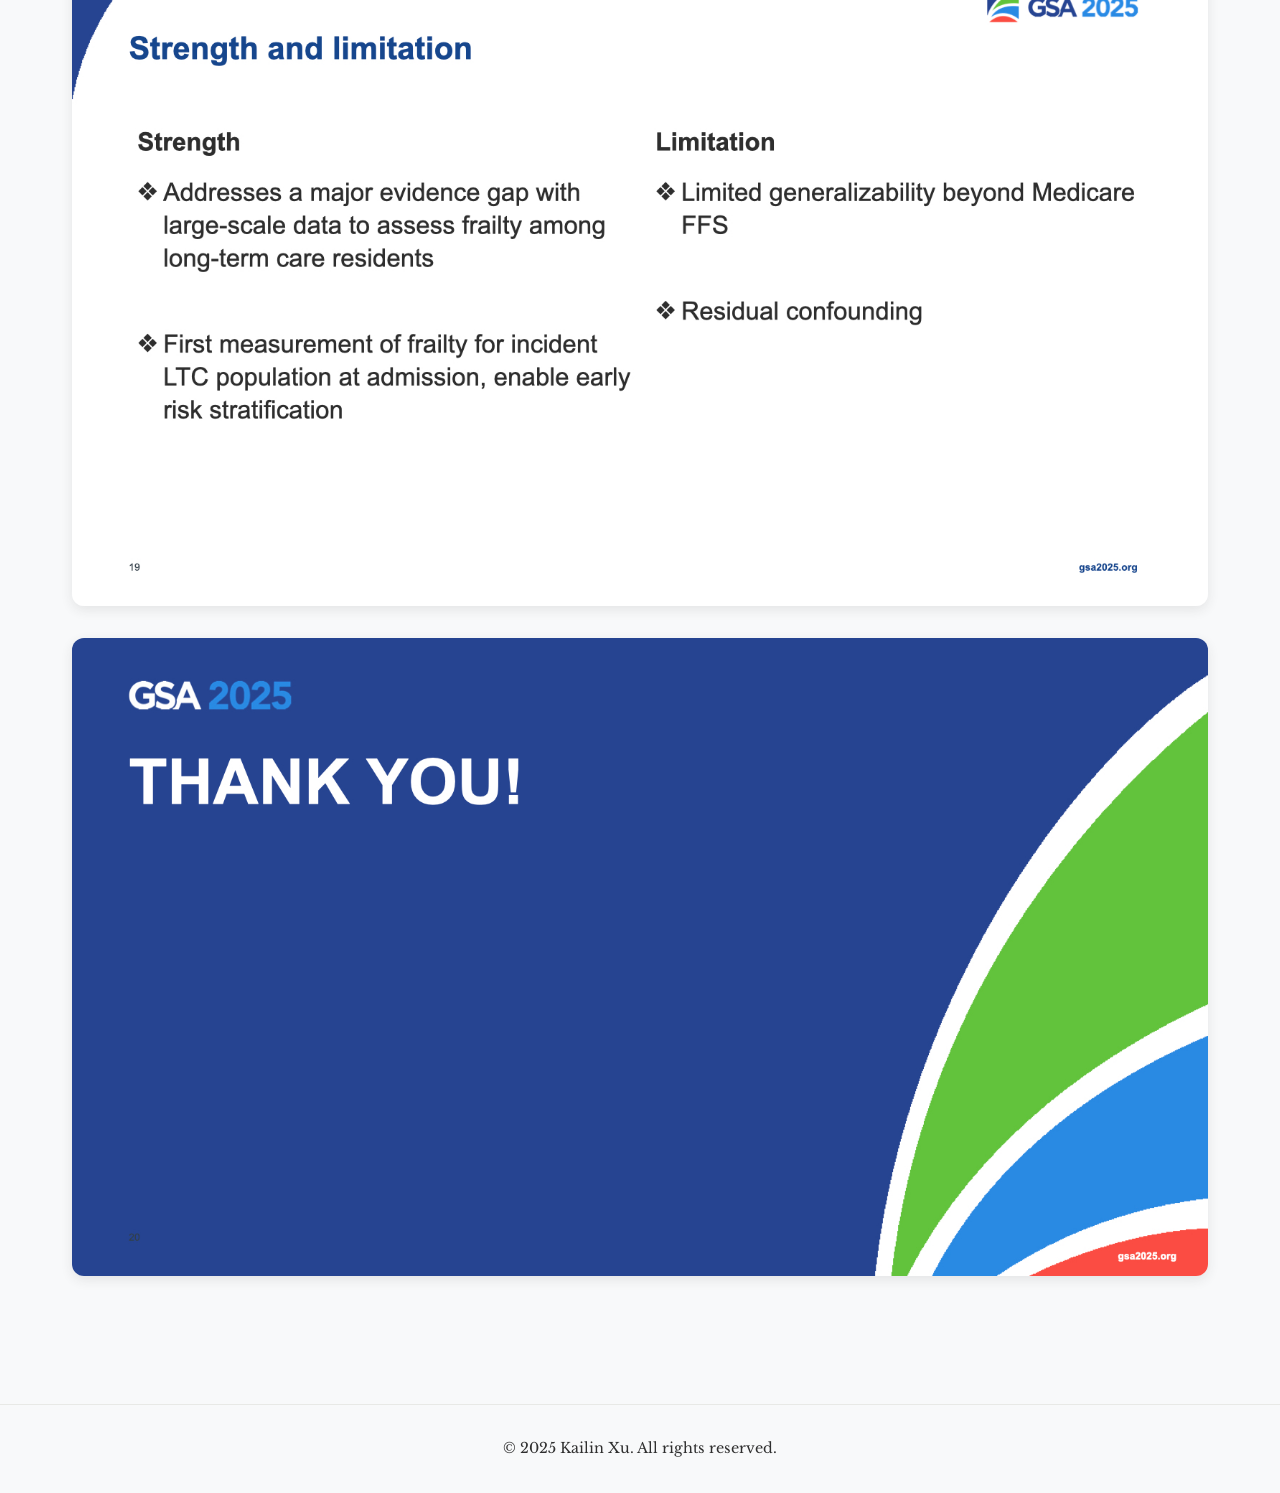
==== commit ded02f47: "remove digital self link from project-GSA.html" ====
--- a/project-GSA.html
+++ b/project-GSA.html
@@ -21,7 +21,6 @@
             <nav class="nav-links">
                 <a href="index.html#about">About</a>
                 <a href="projects.html">Projects</a>
-                <a href="digital-self.html">Digital Self</a>
                 <a href="index.html#blog">Blog</a>
                 <a href="index.html#contact">Contact</a>
                 <a href="https://www.linkedin.com/in/kailin-xu-msc-512120191/" target="_blank" class="social-link">
